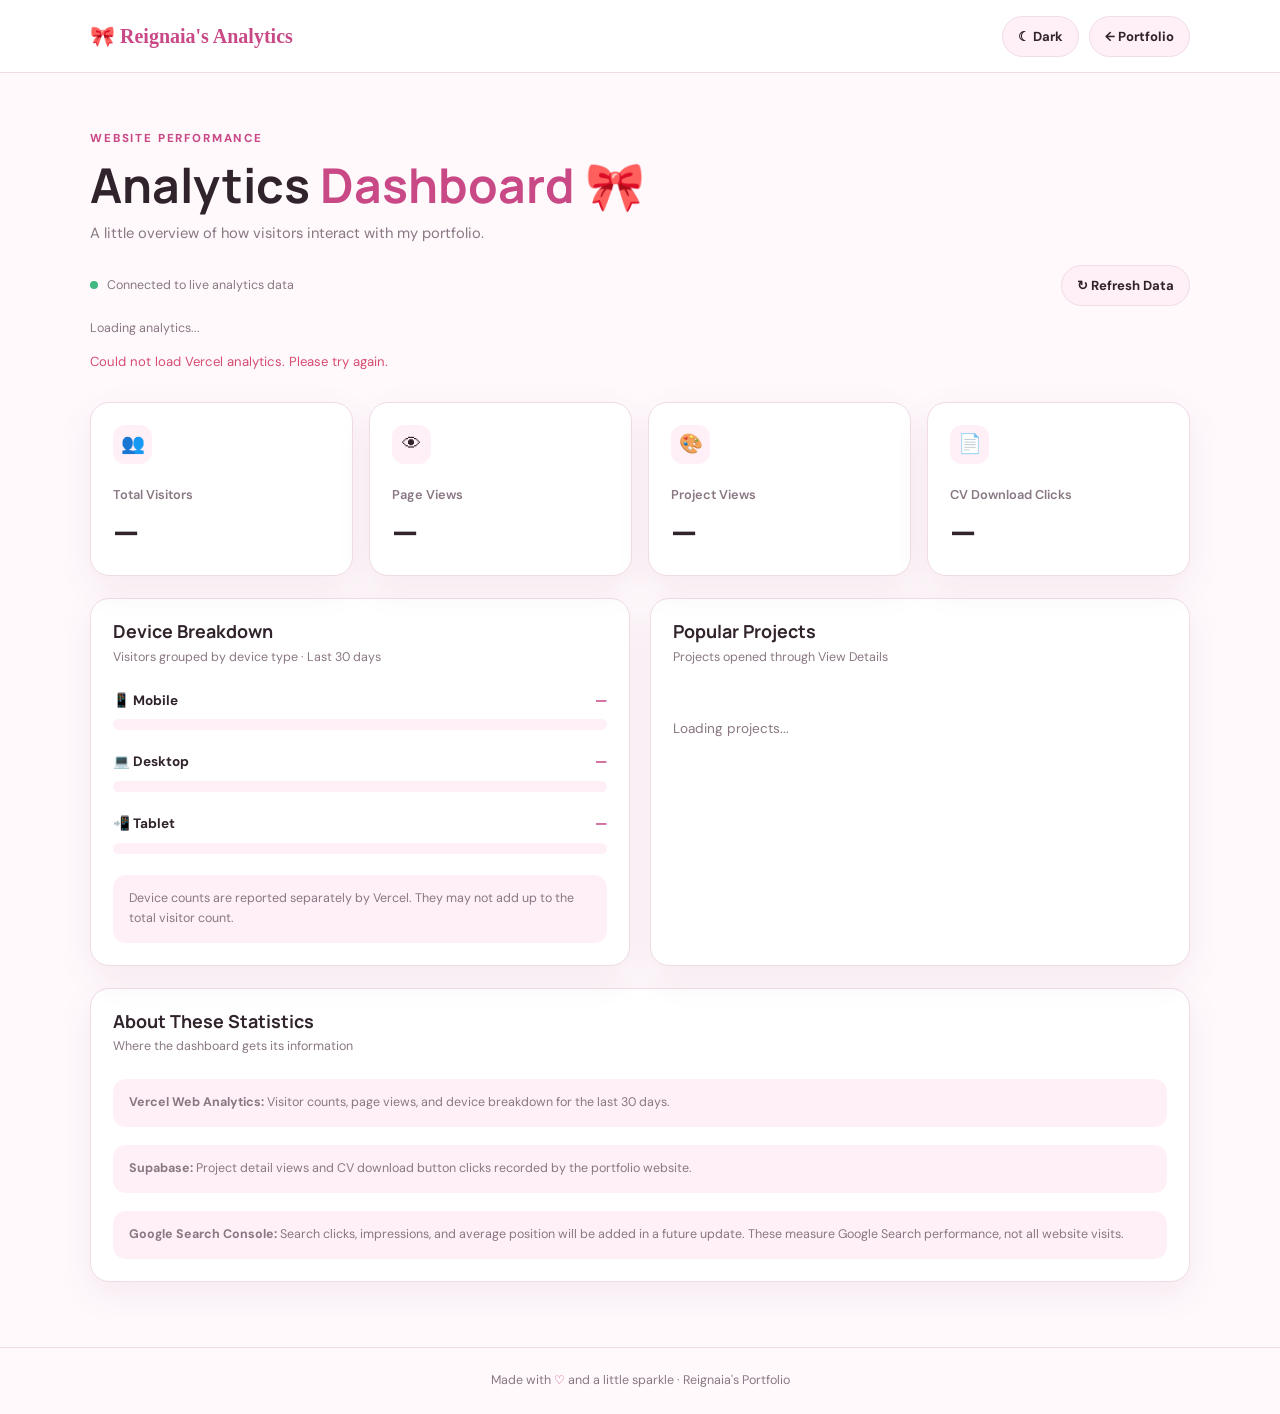
==== analytics.html @ 9bb24aa9 "Create portfolio analytics dashboard This file contains the HTML structure for the Portfolio Analyti" ====
<!DOCTYPE html>
<html lang="en">
<head>
  <meta charset="UTF-8">
  <meta name="viewport" content="width=device-width, initial-scale=1.0">

  <title>Portfolio Analytics | Reignaia</title>
  <meta name="description" content="Portfolio performance and analytics dashboard.">

  <link rel="preconnect" href="https://fonts.googleapis.com">
  <link rel="preconnect" href="https://fonts.gstatic.com" crossorigin>
  <link href="https://fonts.googleapis.com/css2?family=DM+Sans:wght@400;500;600;700;800&family=Manrope:wght@400;500;600;700;800&display=swap" rel="stylesheet">

  <style>
    :root {
      --bg: #fff9fc;
      --surface: #ffffff;
      --surface2: #fff0f7;
      --ink: #30232b;
      --muted: #897783;
      --pink: #e76aa5;
      --pink-dark: #c84986;
      --line: #f0dce6;
      --shadow: 0 12px 35px rgba(126,57,89,.08);
    }

    [data-theme="dark"] {
      --bg: #171218;
      --surface: #211820;
      --surface2: #2b1d29;
      --ink: #fff1f8;
      --muted: #c0aab7;
      --pink: #ff78b8;
      --pink-dark: #ff9ac9;
      --line: #49313f;
      --shadow: 0 12px 35px rgba(0,0,0,.2);
    }

    * {
      box-sizing: border-box;
    }

    body {
      margin: 0;
      background: var(--bg);
      color: var(--ink);
      font-family: 'DM Sans', sans-serif;
      line-height: 1.6;
      transition: background .25s, color .25s;
    }

    a {
      color: inherit;
      text-decoration: none;
    }

    button {
      font: inherit;
    }

    .container {
      width: min(1100px, 92%);
      margin: auto;
    }

    header {
      position: sticky;
      top: 0;
      z-index: 10;
      background: var(--surface);
      border-bottom: 1px solid var(--line);
    }

    .header-inner {
      min-height: 72px;
      display: flex;
      justify-content: space-between;
      align-items: center;
      gap: 15px;
    }

    .brand {
      font-family: Georgia, serif;
      font-size: 1.25rem;
      font-weight: bold;
      color: var(--pink-dark);
    }

    .header-actions {
      display: flex;
      align-items: center;
      gap: 10px;
    }

    .small-btn {
      border: 1px solid var(--line);
      border-radius: 50px;
      background: var(--surface2);
      color: var(--ink);
      padding: 9px 15px;
      cursor: pointer;
      font-size: .82rem;
      font-weight: 700;
    }

    .small-btn:hover {
      border-color: var(--pink);
    }

    main {
      padding: 45px 0 65px;
    }

    .intro {
      margin-bottom: 30px;
    }

    .eyebrow {
      color: var(--pink-dark);
      font-size: .72rem;
      font-weight: 800;
      letter-spacing: .16em;
      margin-bottom: 8px;
    }

    h1, h2, h3 {
      font-family: 'Manrope', sans-serif;
      line-height: 1.2;
    }

    h1 {
      font-size: clamp(2rem, 5vw, 3rem);
      margin: 0 0 8px;
    }

    .accent {
      color: var(--pink-dark);
    }

    .subtitle {
      color: var(--muted);
      margin: 0;
      font-size: .92rem;
    }

    .status-row {
      display: flex;
      justify-content: space-between;
      align-items: center;
      flex-wrap: wrap;
      gap: 12px;
      margin-top: 20px;
    }

    .status {
      color: var(--muted);
      font-size: .78rem;
    }

    .status-dot {
      display: inline-block;
      width: 8px;
      height: 8px;
      background: #42b883;
      border-radius: 50%;
      margin-right: 6px;
    }

    .stats-grid {
      display: grid;
      grid-template-columns: repeat(4, 1fr);
      gap: 16px;
      margin-bottom: 22px;
    }

    .card {
      background: var(--surface);
      border: 1px solid var(--line);
      border-radius: 19px;
      padding: 22px;
      box-shadow: var(--shadow);
    }

    .stat-card {
      position: relative;
      overflow: hidden;
    }

    .stat-icon {
      width: 39px;
      height: 39px;
      display: grid;
      place-items: center;
      background: var(--surface2);
      border-radius: 12px;
      font-size: 1.2rem;
      margin-bottom: 17px;
    }

    .stat-label {
      color: var(--muted);
      font-size: .8rem;
      font-weight: 600;
    }

    .stat-value {
      display: block;
      font-family: 'Manrope', sans-serif;
      font-size: 2.1rem;
      font-weight: 800;
      margin-top: 3px;
      line-height: 1.3;
    }

    .section-grid {
      display: grid;
      grid-template-columns: 1fr 1fr;
      gap: 20px;
      margin-bottom: 22px;
    }

    .card-heading {
      margin-bottom: 22px;
    }

    .card-heading h2 {
      font-size: 1.12rem;
      margin: 0 0 5px;
    }

    .card-heading p {
      color: var(--muted);
      font-size: .78rem;
      margin: 0;
    }

    .device-row {
      margin-bottom: 21px;
    }

    .device-row:last-child {
      margin-bottom: 0;
    }

    .device-info {
      display: flex;
      justify-content: space-between;
      font-size: .85rem;
      font-weight: 700;
      margin-bottom: 8px;
    }

    .device-count {
      color: var(--pink-dark);
    }

    .progress {
      height: 11px;
      background: var(--surface2);
      border-radius: 30px;
      overflow: hidden;
    }

    .progress-fill {
      height: 100%;
      width: 0;
      background: linear-gradient(90deg, #f3a3c9, #d95397);
      border-radius: inherit;
      transition: width .5s ease;
    }

    .project-list {
      display: flex;
      flex-direction: column;
      gap: 13px;
    }

    .project-item {
      display: flex;
      align-items: center;
      justify-content: space-between;
      gap: 12px;
      padding: 13px 15px;
      border-radius: 13px;
      background: var(--surface2);
    }

    .project-name {
      font-size: .87rem;
      font-weight: 700;
    }

    .project-count {
      color: var(--pink-dark);
      font-size: .82rem;
      font-weight: 800;
      white-space: nowrap;
    }

    .empty-state {
      color: var(--muted);
      font-size: .85rem;
      padding: 15px 0;
    }

    .notice {
      margin-top: 18px;
      padding: 14px 16px;
      border-radius: 13px;
      background: var(--surface2);
      color: var(--muted);
      font-size: .78rem;
    }

    .error {
      color: #d64c70;
      font-size: .82rem;
      margin-top: 12px;
    }

    .loading {
      opacity: .6;
    }

    footer {
      border-top: 1px solid var(--line);
      padding: 23px 0;
      text-align: center;
      color: var(--muted);
      font-size: .78rem;
    }

    footer span {
      color: var(--pink-dark);
    }

    @media (max-width: 800px) {
      .stats-grid {
        grid-template-columns: repeat(2, 1fr);
      }

      .section-grid {
        grid-template-columns: 1fr;
      }
    }

    @media (max-width: 430px) {
      .header-inner {
        min-height: 65px;
      }

      .brand {
        font-size: 1rem;
      }

      .small-btn {
        padding: 8px 10px;
        font-size: .75rem;
      }

      .card {
        padding: 17px;
      }

      .stat-value {
        font-size: 1.8rem;
      }
    }
  </style>
</head>

<body>

<header>
  <div class="container header-inner">
    <a href="index.html" class="brand">🎀 Reignaia's Analytics</a>

    <div class="header-actions">
      <button class="small-btn" id="themeToggle" type="button">
        ☾ Theme
      </button>

      <a href="index.html" class="small-btn">
        ← Portfolio
      </a>
    </div>
  </div>
</header>

<main class="container">

  <section class="intro">
    <p class="eyebrow">WEBSITE PERFORMANCE</p>

    <h1>Analytics <span class="accent">Dashboard</span> 🎀</h1>

    <p class="subtitle">
      A little overview of how visitors interact with my portfolio.
    </p>

    <div class="status-row">
      <span class="status">
        <span class="status-dot"></span>
        Connected to live analytics data
      </span>

      <button class="small-btn" id="refreshButton" type="button">
        ↻ Refresh Data
      </button>
    </div>

    <p class="status" id="lastUpdated">Loading analytics...</p>
    <p class="error" id="errorMessage" role="alert"></p>
  </section>

  <section class="stats-grid">

    <article class="card stat-card">
      <div class="stat-icon">👥</div>
      <span class="stat-label">Total Visitors</span>
      <strong class="stat-value" id="visitors">—</strong>
    </article>

    <article class="card stat-card">
      <div class="stat-icon">👁</div>
      <span class="stat-label">Page Views</span>
      <strong class="stat-value" id="pageViews">—</strong>
    </article>

    <article class="card stat-card">
      <div class="stat-icon">🎨</div>
      <span class="stat-label">Project Views</span>
      <strong class="stat-value" id="projectViews">—</strong>
    </article>

    <article class="card stat-card">
      <div class="stat-icon">📄</div>
      <span class="stat-label">CV Download Clicks</span>
      <strong class="stat-value" id="cvDownloads">—</strong>
    </article>

  </section>

  <section class="section-grid">

    <article class="card">
      <div class="card-heading">
        <h2>Device Breakdown</h2>
        <p>Visitors grouped by device type · Last 30 days</p>
      </div>

      <div class="device-row">
        <div class="device-info">
          <span>📱 Mobile</span>
          <span class="device-count" id="mobileCount">—</span>
        </div>
        <div class="progress">
          <div class="progress-fill" id="mobileBar"></div>
        </div>
      </div>

      <div class="device-row">
        <div class="device-info">
          <span>💻 Desktop</span>
          <span class="device-count" id="desktopCount">—</span>
        </div>
        <div class="progress">
          <div class="progress-fill" id="desktopBar"></div>
        </div>
      </div>

      <div class="device-row">
        <div class="device-info">
          <span>📲 Tablet</span>
          <span class="device-count" id="tabletCount">—</span>
        </div>
        <div class="progress">
          <div class="progress-fill" id="tabletBar"></div>
        </div>
      </div>

      <div class="notice">
        Device counts are reported separately by Vercel. They may not add up
        to the total visitor count.
      </div>
    </article>

    <article class="card">
      <div class="card-heading">
        <h2>Popular Projects</h2>
        <p>Projects opened through View Details</p>
      </div>

      <div class="project-list" id="popularProjects">
        <p class="empty-state">Loading projects...</p>
      </div>
    </article>

  </section>

  <section class="card">
    <div class="card-heading">
      <h2>About These Statistics</h2>
      <p>Where the dashboard gets its information</p>
    </div>

    <div class="notice">
      <strong>Vercel Web Analytics:</strong>
      Visitor counts, page views, and device breakdown for the last 30 days.
    </div>

    <div class="notice">
      <strong>Supabase:</strong>
      Project detail views and CV download button clicks recorded by the
      portfolio website.
    </div>

    <div class="notice">
      <strong>Google Search Console:</strong>
      Search clicks, impressions, and average position will be added in a
      future update. These measure Google Search performance, not all
      website visits.
    </div>
  </section>

</main>

<footer>
  Made with <span>♡</span> and a little sparkle · Reignaia's Portfolio
</footer>

<script>
  // Match the theme preference used by the main portfolio.
  const themeToggle = document.getElementById("themeToggle");

  function applyTheme(theme) {
    document.documentElement.dataset.theme = theme;
    themeToggle.textContent =
      theme === "dark" ? "☀ Light" : "☾ Dark";
  }

  let savedTheme = "light";

  try {
    savedTheme = localStorage.getItem("portfolio-theme") || "light";
  } catch (error) {}

  applyTheme(savedTheme === "dark" ? "dark" : "light");

  themeToggle.addEventListener("click", () => {
    const nextTheme =
      document.documentElement.dataset.theme === "dark"
        ? "light"
        : "dark";

    applyTheme(nextTheme);

    try {
      localStorage.setItem("portfolio-theme", nextTheme);
    } catch (error) {}
  });

  // Friendly project names for known project IDs.
  function formatProjectName(id) {
    const knownNames = {
      "fruit-design": "Fruitful Design",
      "icon-design": "Icon Design",
      "badge-logo": "Badge Logo Design"
    };

    if (knownNames[id]) return knownNames[id];

    return String(id)
      .split("-")
      .map(word => word.charAt(0).toUpperCase() + word.slice(1))
      .join(" ");
  }

  function setText(id, value) {
    document.getElementById(id).textContent = value;
  }

  function setDevice(type, value, maximum) {
    setText(type + "Count", value);

    const percentage = maximum > 0
      ? (value / maximum) * 100
      : 0;

    document.getElementById(type + "Bar").style.width =
      percentage + "%";
  }

  async function loadAnalytics() {
    const refreshButton = document.getElementById("refreshButton");
    const errorMessage = document.getElementById("errorMessage");
    const projectList = document.getElementById("popularProjects");

    refreshButton.disabled = true;
    refreshButton.textContent = "Loading...";
    errorMessage.textContent = "";

    document.querySelector("main").classList.add("loading");

    try {
      const [vercelResponse, eventsResponse] = await Promise.all([
        fetch("/api/analytics", { cache: "no-store" }),
        fetch("/api/analytics-events", { cache: "no-store" })
      ]);

      if (!vercelResponse.ok) {
        throw new Error("Could not load Vercel analytics. Please try again.");
      }

      if (!eventsResponse.ok) {
        throw new Error("Could not load Supabase analytics. Please try again.");
      }

      const vercelData = await vercelResponse.json();
      const eventsData = await eventsResponse.json();

      // Main statistics
      setText("visitors", Number(vercelData.visitors || 0).toLocaleString());
      setText("pageViews", Number(vercelData.pageViews || 0).toLocaleString());
      setText("projectViews", Number(eventsData.totalProjectViews || 0).toLocaleString());
      setText("cvDownloads", Number(eventsData.cvDownloads || 0).toLocaleString());

      // Device breakdown
      const devices = vercelData.devices || {};

      const mobile = Number(devices.mobile || 0);
      const desktop = Number(devices.desktop || 0);
      const tablet = Number(devices.tablet || 0);

      const maxDevice = Math.max(mobile, desktop, tablet, 1);

      setDevice("mobile", mobile, maxDevice);
      setDevice("desktop", desktop, maxDevice);
      setDevice("tablet", tablet, maxDevice);

      // Popular projects
      const projects = eventsData.popularProjects || [];

      projectList.replaceChildren();

      if (projects.length === 0) {
        const empty = document.createElement("p");
        empty.className = "empty-state";
        empty.textContent = "No project views recorded yet.";
        projectList.appendChild(empty);
      } else {
        projects.forEach(project => {
          const item = document.createElement("div");
          item.className = "project-item";

          const name = document.createElement("span");
          name.className = "project-name";
          name.textContent = formatProjectName(project.projectId);

          const count = document.createElement("span");
          count.className = "project-count";
          count.textContent =
            Number(project.views).toLocaleString() +
            (Number(project.views) === 1 ? " view" : " views");

          item.append(name, count);
          projectList.appendChild(item);
        });
      }

      const now = new Date();

      setText(
        "lastUpdated",
        "Last updated: " + now.toLocaleString()
      );

    } catch (error) {
      console.error("Dashboard loading error:", error);
      errorMessage.textContent = error.message ||
        "Something went wrong while loading analytics.";
    } finally {
      document.querySelector("main").classList.remove("loading");
      refreshButton.disabled = false;
      refreshButton.textContent = "↻ Refresh Data";
    }
  }

  document.getElementById("refreshButton").addEventListener(
    "click",
    loadAnalytics
  );

  // Load the dashboard when the page opens.
  loadAnalytics();
</script>

</body>
</html>
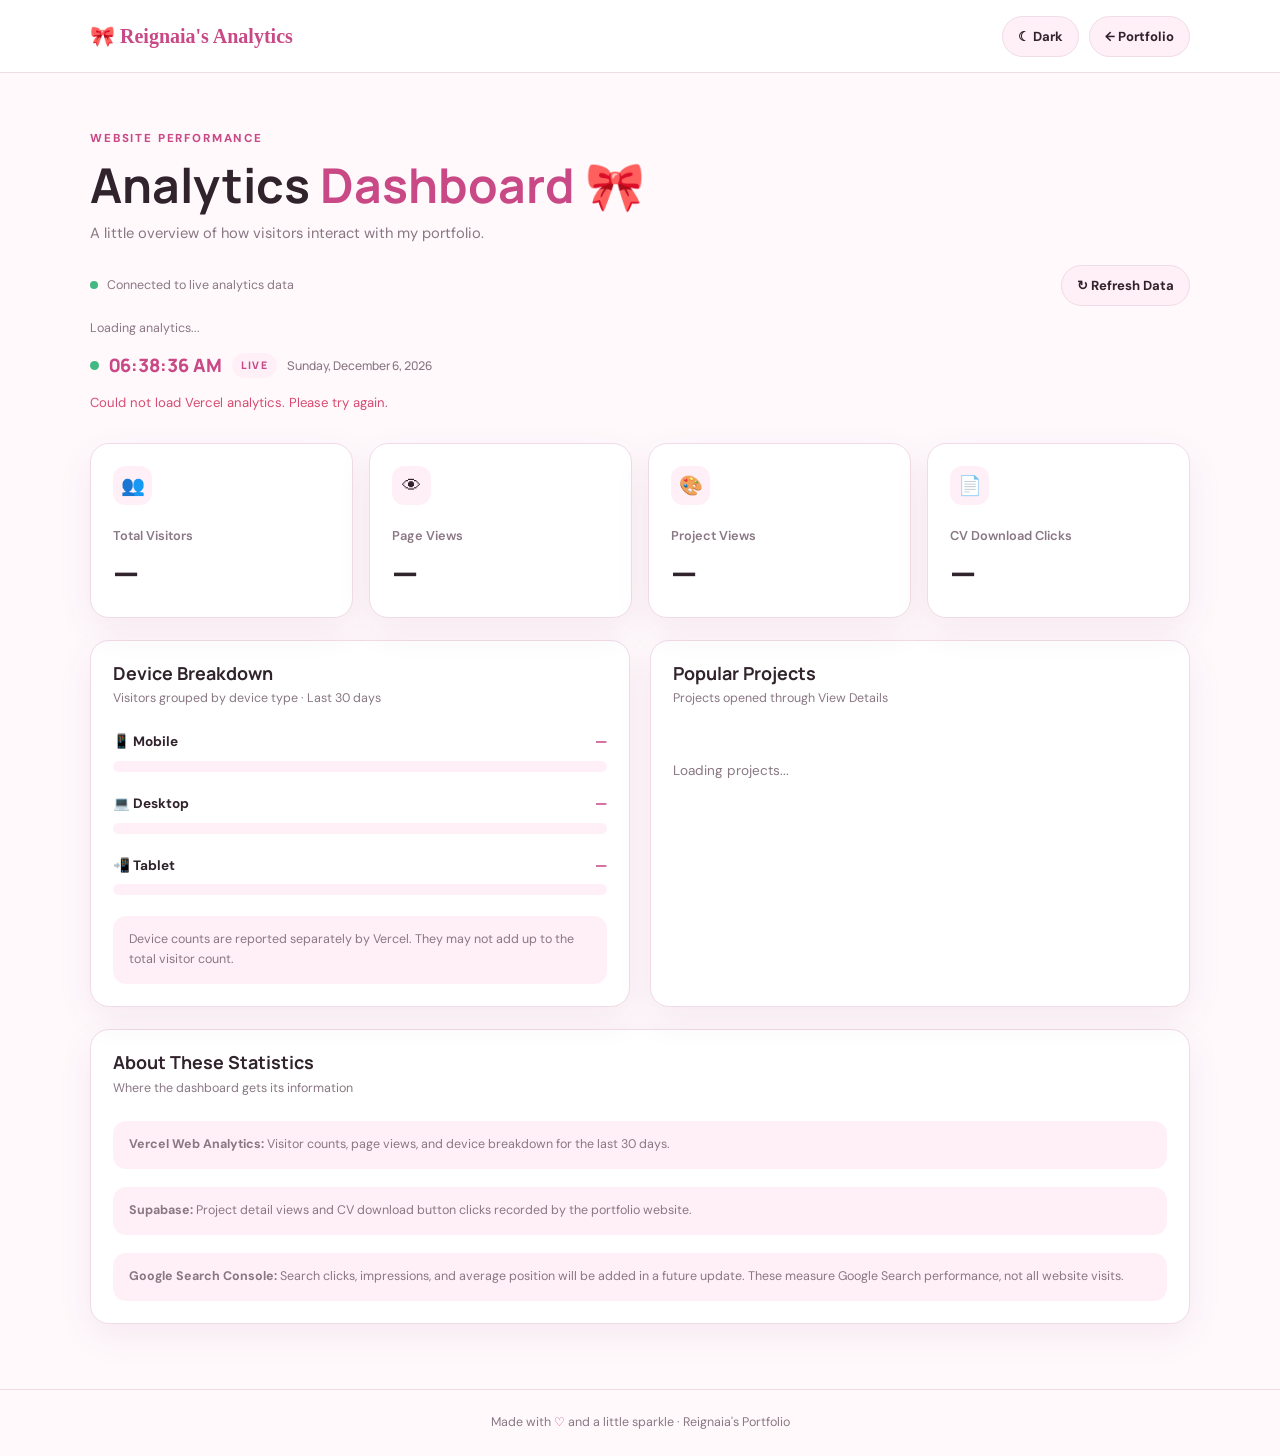
==== commit 5e1fe4b2: "Add live clock to analytics dashboard Added live clock feature that updates every second with curren" ====
--- a/analytics.html
+++ b/analytics.html
@@ -166,7 +166,48 @@
       border-radius: 50%;
       margin-right: 6px;
     }
-
+    
+    .live-clock {
+      display: flex;
+      align-items: center;
+      flex-wrap: wrap;
+      gap: 10px;
+      margin-top: 12px;
+      color: var(--pink-dark);
+      font-family: 'Manrope', sans-serif;
+      font-weight: 800;
+      font-size: 1.15rem;
+      font-variant-numeric: tabular-nums;
+    }
+    
+    .live-indicator {
+      width: 9px;
+      height: 9px;
+      background: #42b883;
+      border-radius: 50%;
+      animation: livePulse 1s infinite;
+    }
+    
+    .clock-label {
+      font-size: .65rem;
+      letter-spacing: .12em;
+      background: var(--surface2);
+      padding: 4px 9px;
+      border-radius: 20px;
+    }
+    
+    .clock-date {
+      color: var(--muted);
+      font-size: .75rem;
+      font-weight: 500;
+    }
+    
+    @keyframes livePulse {
+      50% {
+        opacity: .35;
+      }
+    }
+    
     .stats-grid {
       display: grid;
       grid-template-columns: repeat(4, 1fr);
@@ -411,6 +452,12 @@
     </div>
 
     <p class="status" id="lastUpdated">Loading analytics...</p>
+    <div class="live-clock">
+      <span class="live-indicator"></span>
+      <span id="liveTime">00:00:00 AM</span>
+      <span class="clock-label">LIVE</span>
+      <span class="clock-date" id="liveDate"></span>
+    </div>
     <p class="error" id="errorMessage" role="alert"></p>
   </section>
 
@@ -531,6 +578,30 @@
 </footer>
 
 <script>
+  // Live clock: updates every second.
+  function updateLiveClock() {
+    const now = new Date();
+  
+    document.getElementById("liveTime").textContent =
+      now.toLocaleTimeString("en-PH", {
+        hour: "2-digit",
+        minute: "2-digit",
+        second: "2-digit",
+        hour12: true
+      });
+  
+    document.getElementById("liveDate").textContent =
+      now.toLocaleDateString("en-PH", {
+        weekday: "long",
+        year: "numeric",
+        month: "long",
+        day: "numeric"
+      });
+  }
+  
+  updateLiveClock();
+  setInterval(updateLiveClock, 1000);
+    
   // Match the theme preference used by the main portfolio.
   const themeToggle = document.getElementById("themeToggle");
 
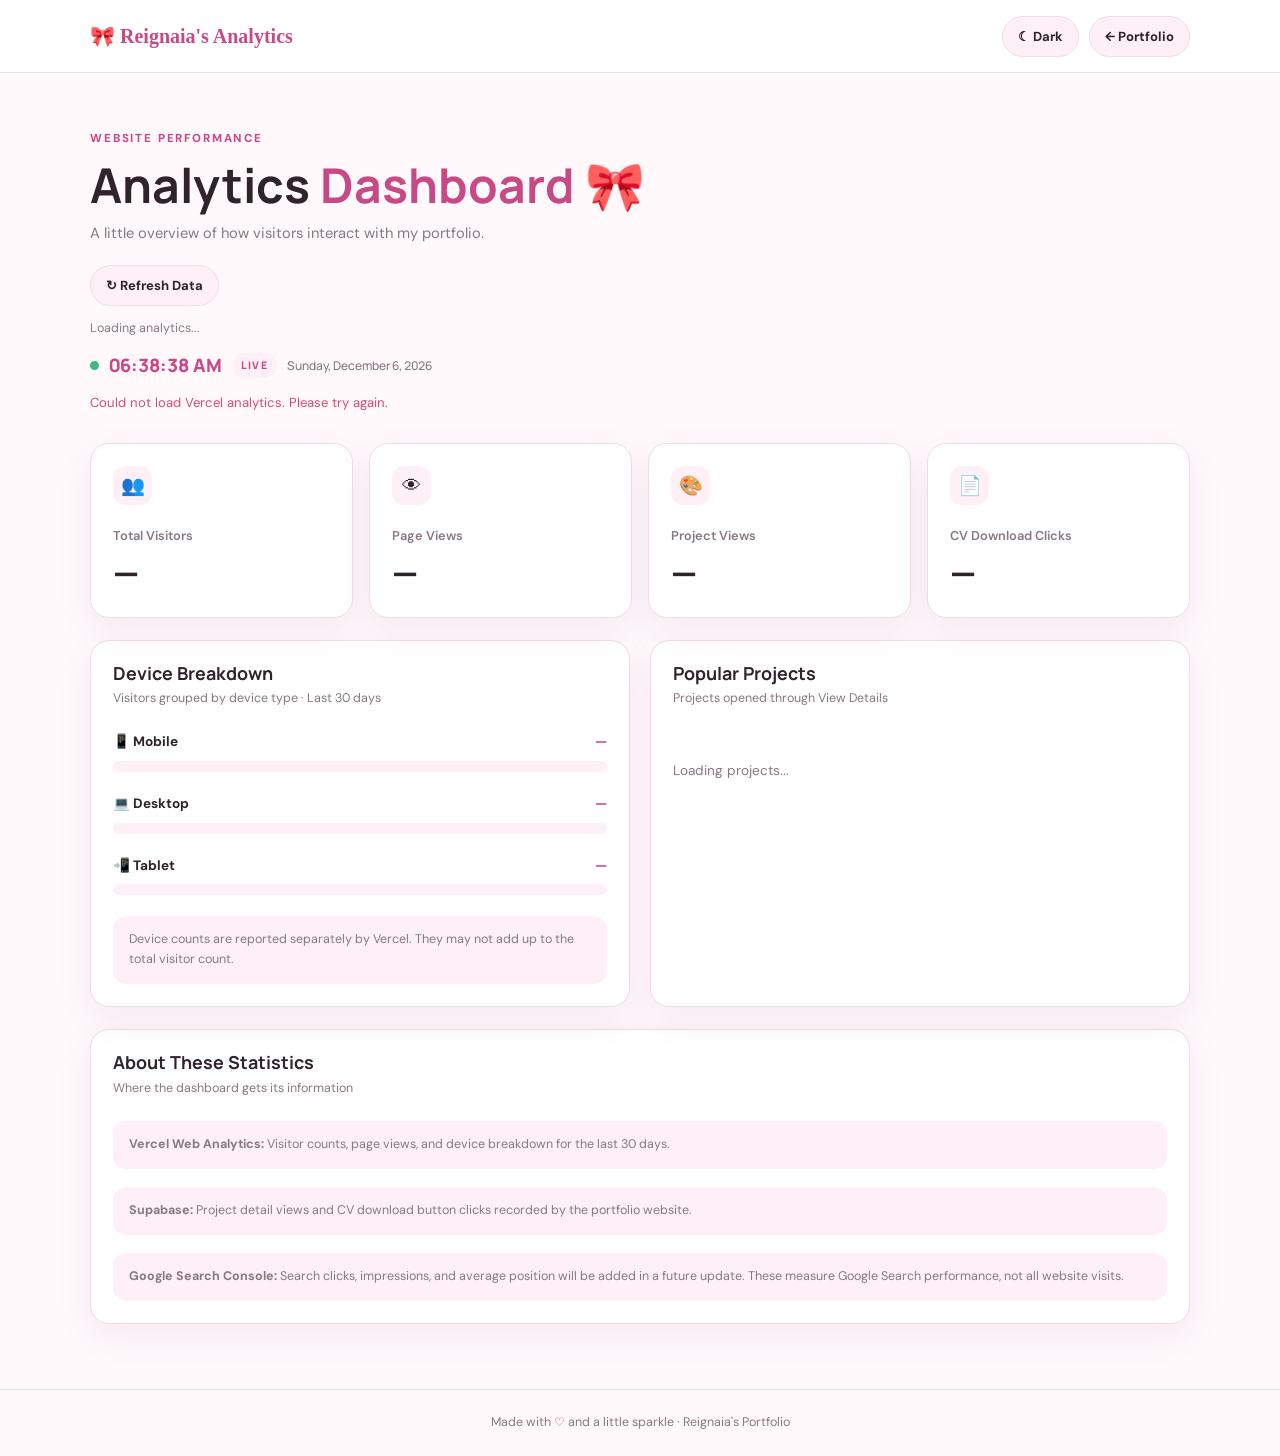
==== commit 89868f9b: "Simplify analytics header to live clock Removed live analytics connection status from the UI and the" ====
--- a/analytics.html
+++ b/analytics.html
@@ -441,11 +441,6 @@
     </p>
 
     <div class="status-row">
-      <span class="status">
-        <span class="status-dot"></span>
-        Connected to live analytics data
-      </span>
-
       <button class="small-btn" id="refreshButton" type="button">
         ↻ Refresh Data
       </button>
@@ -742,11 +737,6 @@
 
       const now = new Date();
 
-      setText(
-        "lastUpdated",
-        "Last updated: " + now.toLocaleString()
-      );
-
     } catch (error) {
       console.error("Dashboard loading error:", error);
       errorMessage.textContent = error.message ||
